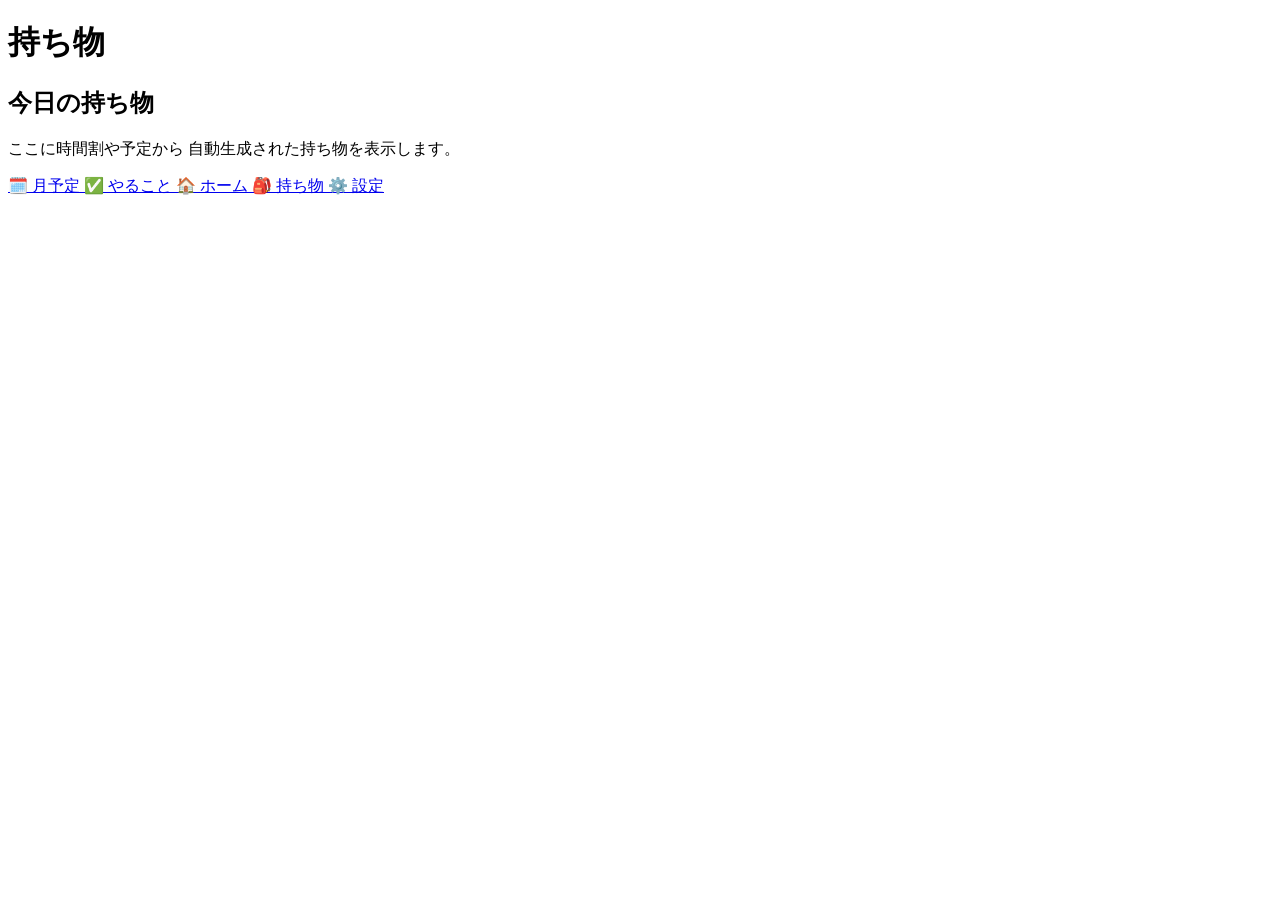
==== belongings.html @ f46ddd48 "Add belongings.html for item management" ====
<!DOCTYPE html>
<html lang="ja">

<head>
  <meta charset="UTF-8">
  <meta name="viewport" content="width=device-width, initial-scale=1.0">

  <title>持ち物 | 学校生活管理アプリ</title>

  <link rel="stylesheet" href="css/common.css">
</head>

<body>

  <main class="page">

    <header class="page-header">
      <h1>持ち物</h1>
      <p class="today"></p>
    </header>

    <section class="card">
      <h2>今日の持ち物</h2>

      <p>
        ここに時間割や予定から
        自動生成された持ち物を表示します。
      </p>
    </section>

  </main>


  <nav class="bottom-nav">

    <div class="nav-inner">

      <a class="nav-link" href="calendar.html">
        <span class="icon">🗓️</span>
        <span>月予定</span>
      </a>

      <a class="nav-link" href="todo.html">
        <span class="icon">✅</span>
        <span>やること</span>
      </a>

      <a class="nav-link" href="index.html">
        <span class="icon">🏠</span>
        <span>ホーム</span>
      </a>

      <a class="nav-link" href="belongings.html">
        <span class="icon">🎒</span>
        <span>持ち物</span>
      </a>

      <a class="nav-link" href="settings.html">
        <span class="icon">⚙️</span>
        <span>設定</span>
      </a>

    </div>

  </nav>


  <script src="js/common.js"></script>

</body>
</html>
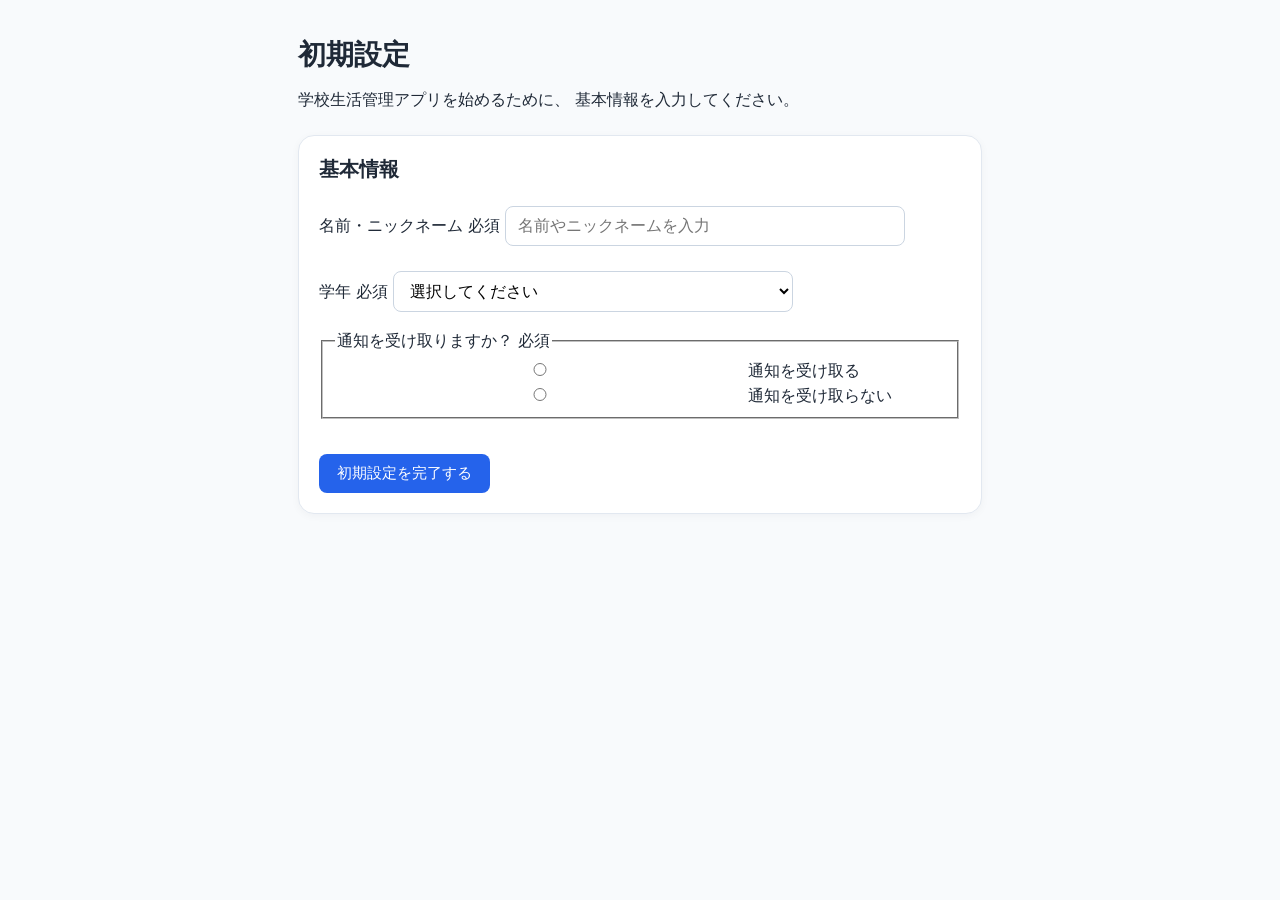
==== commit 45839650: "Replace common.js with database.js in belongings.html" ====
--- a/belongings.html
+++ b/belongings.html
@@ -65,7 +65,8 @@
   </nav>
 
 
-  <script src="js/common.js"></script>
+  <script src="js/database.js"></script>
+<script src="js/common.js"></script>
 
 </body>
 </html>
--- a/css/common.css
+++ b/css/common.css
@@ -0,0 +1,210 @@
+/* =========================
+   全体
+========================= */
+
+* {
+  box-sizing: border-box;
+}
+
+body {
+  margin: 0;
+  padding-bottom: 76px;
+
+  font-family:
+    system-ui,
+    -apple-system,
+    BlinkMacSystemFont,
+    "Segoe UI",
+    sans-serif;
+
+  background: #f8fafc;
+  color: #1f2937;
+}
+
+
+/* =========================
+   ページ本体
+========================= */
+
+.page {
+  max-width: 720px;
+  margin: 0 auto;
+  padding: 24px 18px;
+}
+
+
+/* =========================
+   ページ上部
+========================= */
+
+.page-header {
+  margin-bottom: 24px;
+}
+
+.page-header h1 {
+  margin: 0 0 6px;
+  font-size: 28px;
+}
+
+.today {
+  margin: 0;
+  color: #64748b;
+}
+
+
+/* =========================
+   カード
+========================= */
+
+.card {
+  background: white;
+
+  border: 1px solid #e2e8f0;
+  border-radius: 16px;
+
+  padding: 20px;
+  margin-bottom: 16px;
+
+  box-shadow:
+    0 2px 8px rgba(15, 23, 42, 0.04);
+}
+
+.card h2 {
+  margin-top: 0;
+  font-size: 20px;
+}
+
+
+/* =========================
+   下部ナビゲーション
+========================= */
+
+.bottom-nav {
+  position: fixed;
+
+  left: 0;
+  right: 0;
+  bottom: 0;
+
+  height: 68px;
+
+  display: flex;
+  justify-content: center;
+
+  background: rgba(255, 255, 255, 0.96);
+
+  border-top: 1px solid #e2e8f0;
+
+  z-index: 100;
+}
+
+
+/* ナビゲーション内部 */
+
+.nav-inner {
+  width: 100%;
+  max-width: 720px;
+
+  display: grid;
+
+  grid-template-columns:
+    repeat(5, 1fr);
+}
+
+
+/* 各ボタン */
+
+.nav-link {
+  display: flex;
+
+  flex-direction: column;
+
+  align-items: center;
+  justify-content: center;
+
+  gap: 3px;
+
+  text-decoration: none;
+
+  color: #64748b;
+
+  font-size: 11px;
+}
+
+
+/* アイコン */
+
+.nav-link .icon {
+  font-size: 22px;
+  line-height: 1;
+}
+
+
+/* 現在開いているページ */
+
+.nav-link.active {
+  color: #2563eb;
+  font-weight: 700;
+}
+
+
+/* =========================
+   画面が大きい場合
+========================= */
+
+@media (min-width: 600px) {
+
+  .page {
+    padding-top: 36px;
+  }
+
+  .nav-link {
+    font-size: 12px;
+  }
+   /* =========================
+   入力フォーム
+========================= */
+
+input,
+select {
+  width: 100%;
+  max-width: 400px;
+
+  padding: 10px 12px;
+
+  margin-top: 6px;
+
+  font-size: 16px;
+
+  border: 1px solid #cbd5e1;
+
+  border-radius: 8px;
+
+  background: white;
+}
+
+
+/* 保存ボタン */
+
+button {
+  padding: 10px 18px;
+
+  border: none;
+
+  border-radius: 8px;
+
+  background: #2563eb;
+
+  color: white;
+
+  font-size: 15px;
+
+  cursor: pointer;
+}
+
+
+button:hover {
+  opacity: 0.85;
+}
+
+}
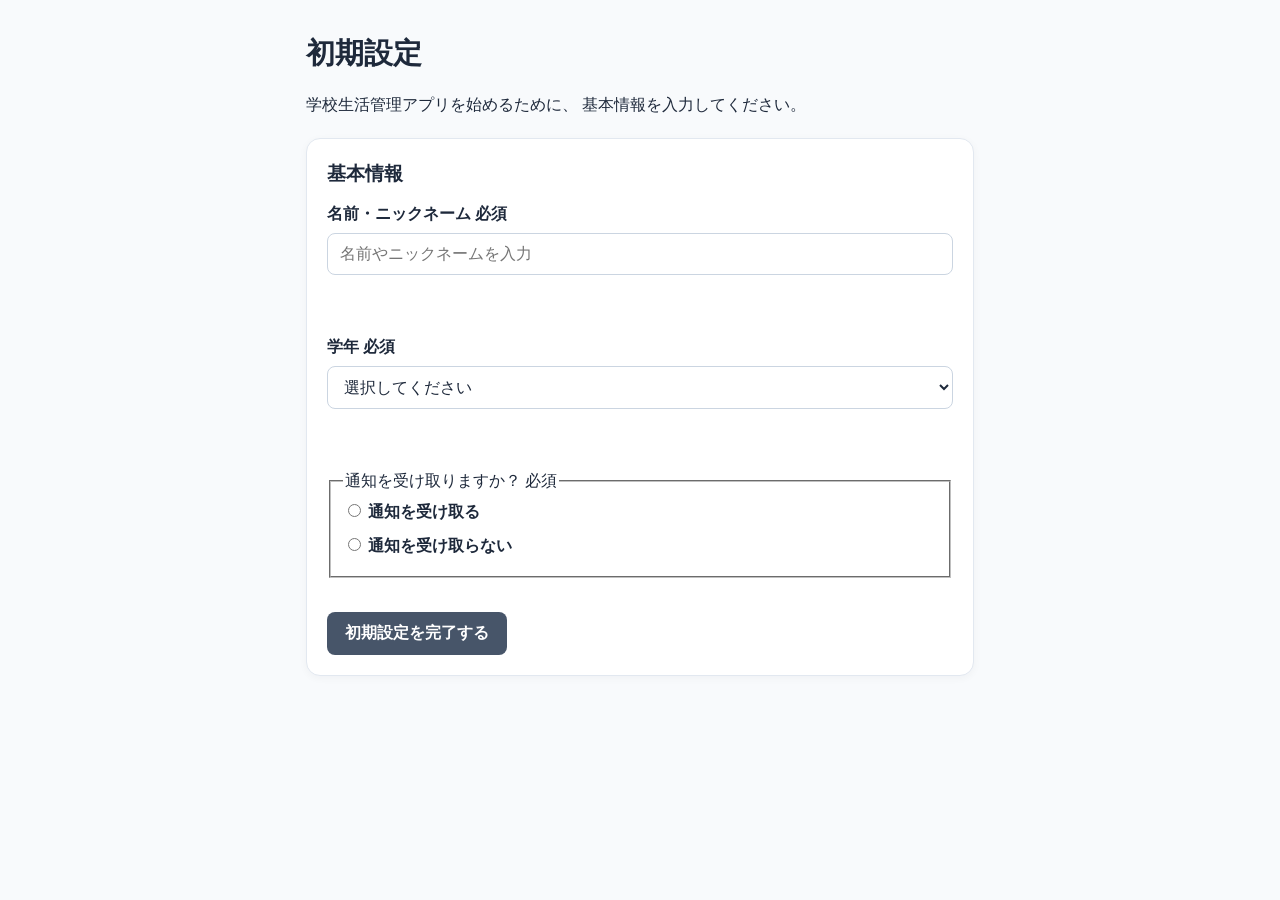
==== commit 7b14bce5: "Refactor belongings.html structure and content" ====
--- a/belongings.html
+++ b/belongings.html
@@ -2,71 +2,149 @@
 <html lang="ja">
 
 <head>
+
   <meta charset="UTF-8">
-  <meta name="viewport" content="width=device-width, initial-scale=1.0">
 
-  <title>持ち物 | 学校生活管理アプリ</title>
+  <meta
+    name="viewport"
+    content="width=device-width, initial-scale=1.0">
 
-  <link rel="stylesheet" href="css/common.css">
+  <title>持ち物設定</title>
+
+  <link
+    rel="stylesheet"
+    href="css/common.css">
+
 </head>
+
 
 <body>
 
-  <main class="page">
+  <main class="container">
 
     <header class="page-header">
-      <h1>持ち物</h1>
-      <p class="today"></p>
+
+      <div>
+
+        <h1>持ち物</h1>
+
+        <p class="today"></p>
+
+      </div>
+
     </header>
 
+
+    <!-- 今日の持ち物 -->
+
     <section class="card">
+
       <h2>今日の持ち物</h2>
 
+      <div id="todayBelongings"></div>
+
+    </section>
+
+
+    <!-- 教科ごとの設定 -->
+
+    <section class="card">
+
+      <h2>教科ごとの持ち物</h2>
+
       <p>
-        ここに時間割や予定から
-        自動生成された持ち物を表示します。
+        教科ごとの通常の持ち物を登録すると、
+        今日の時間割から自動的に持ち物を作成できます。
       </p>
+
+      <div id="subjectBelongingsContainer"></div>
+
+    </section>
+
+
+    <!-- 毎日の持ち物 -->
+
+    <section class="card">
+
+      <h2>毎日持っていくもの</h2>
+
+      <p>
+        時間割に関係なく毎日持っていくものを登録します。
+      </p>
+
+      <div id="dailyBelongingsContainer"></div>
+
+      <button
+        id="addDailyItemButton"
+        class="button">
+
+        ＋ 持ち物を追加
+
+      </button>
+
+    </section>
+
+
+    <!-- 保存 -->
+
+    <section class="card">
+
+      <button
+        id="saveBelongingsButton"
+        class="button">
+
+        持ち物設定を保存
+
+      </button>
+
+      <p
+        id="saveMessage"
+        class="save-message">
+      </p>
+
     </section>
 
   </main>
 
 
+  <!-- ナビ -->
+
   <nav class="bottom-nav">
 
-    <div class="nav-inner">
+    <a href="calendar.html">
+      <span>🗓️</span>
+      <span>月予定</span>
+    </a>
 
-      <a class="nav-link" href="calendar.html">
-        <span class="icon">🗓️</span>
-        <span>月予定</span>
-      </a>
+    <a href="todo.html">
+      <span>✅</span>
+      <span>やること</span>
+    </a>
 
-      <a class="nav-link" href="todo.html">
-        <span class="icon">✅</span>
-        <span>やること</span>
-      </a>
+    <a href="index.html">
+      <span>🏠</span>
+      <span>ホーム</span>
+    </a>
 
-      <a class="nav-link" href="index.html">
-        <span class="icon">🏠</span>
-        <span>ホーム</span>
-      </a>
+    <a href="belongings.html">
+      <span>🎒</span>
+      <span>持ち物</span>
+    </a>
 
-      <a class="nav-link" href="belongings.html">
-        <span class="icon">🎒</span>
-        <span>持ち物</span>
-      </a>
-
-      <a class="nav-link" href="settings.html">
-        <span class="icon">⚙️</span>
-        <span>設定</span>
-      </a>
-
-    </div>
+    <a href="settings.html">
+      <span>⚙️</span>
+      <span>設定</span>
+    </a>
 
   </nav>
 
 
   <script src="js/database.js"></script>
-<script src="js/common.js"></script>
+
+  <script src="js/common.js"></script>
+
+  <script src="js/belongings.js"></script>
 
 </body>
+
 </html>
--- a/css/common.css
+++ b/css/common.css
@@ -1,210 +1,706 @@
-/* =========================
+/* ========================================
+   学校生活管理アプリ
+   共通CSS
+======================================== */
+
+
+/* ========================================
    全体
-========================= */
+======================================== */
 
 * {
   box-sizing: border-box;
 }
 
+
+html {
+  font-size: 16px;
+}
+
+
 body {
   margin: 0;
-  padding-bottom: 76px;
+
+  padding: 0 0 90px;
 
   font-family:
-    system-ui,
     -apple-system,
     BlinkMacSystemFont,
     "Segoe UI",
+    "Noto Sans JP",
     sans-serif;
 
   background: #f8fafc;
-  color: #1f2937;
-}
-
-
-/* =========================
-   ページ本体
-========================= */
+
+  color: #1e293b;
+
+  line-height: 1.6;
+}
+
+
+/* ========================================
+   ページ全体
+======================================== */
 
 .page {
-  max-width: 720px;
+
+  width: 100%;
+
+  max-width: 700px;
+
   margin: 0 auto;
-  padding: 24px 18px;
-}
-
-
-/* =========================
-   ページ上部
-========================= */
+
+  padding: 20px 16px 30px;
+
+}
+
+
+/* ========================================
+   ページヘッダー
+======================================== */
 
 .page-header {
-  margin-bottom: 24px;
-}
+
+  margin-bottom: 20px;
+
+}
+
 
 .page-header h1 {
-  margin: 0 0 6px;
-  font-size: 28px;
-}
-
-.today {
+
+  margin: 0 0 5px;
+
+  font-size: 1.8rem;
+
+  font-weight: 700;
+
+}
+
+
+.page-header .today {
+
   margin: 0;
+
   color: #64748b;
-}
-
-
-/* =========================
+
+  font-size: 0.95rem;
+
+}
+
+
+/* ========================================
    カード
-========================= */
+======================================== */
 
 .card {
-  background: white;
+
+  margin-bottom: 16px;
+
+  padding: 20px;
+
+  background: #ffffff;
 
   border: 1px solid #e2e8f0;
-  border-radius: 16px;
-
-  padding: 20px;
-  margin-bottom: 16px;
+
+  border-radius: 14px;
 
   box-shadow:
     0 2px 8px rgba(15, 23, 42, 0.04);
-}
+
+}
+
 
 .card h2 {
+
   margin-top: 0;
-  font-size: 20px;
-}
-
-
-/* =========================
+
+  margin-bottom: 12px;
+
+  font-size: 1.2rem;
+
+}
+
+
+.card p {
+
+  margin-top: 8px;
+
+  margin-bottom: 8px;
+
+}
+
+
+/* ========================================
+   ラベル
+======================================== */
+
+label {
+
+  display: block;
+
+  margin-bottom: 8px;
+
+  font-weight: 600;
+
+}
+
+
+/* ========================================
+   テキスト入力
+======================================== */
+
+input[type="text"],
+input[type="email"],
+input[type="number"],
+input[type="date"],
+input[type="time"],
+select,
+textarea {
+
+  width: 100%;
+
+  margin-top: 6px;
+
+  padding: 11px 12px;
+
+  font-size: 1rem;
+
+  font-family: inherit;
+
+  color: #1e293b;
+
+  background: #ffffff;
+
+  border: 1px solid #cbd5e1;
+
+  border-radius: 8px;
+
+  outline: none;
+
+  transition:
+    border-color 0.2s,
+    box-shadow 0.2s;
+
+}
+
+
+input[type="text"]:focus,
+input[type="email"]:focus,
+input[type="number"]:focus,
+input[type="date"]:focus,
+input[type="time"]:focus,
+select:focus,
+textarea:focus {
+
+  border-color: #94a3b8;
+
+  box-shadow:
+    0 0 0 3px rgba(148, 163, 184, 0.2);
+
+}
+
+
+textarea {
+
+  min-height: 100px;
+
+  resize: vertical;
+
+}
+
+
+/* ========================================
+   チェックボックス
+======================================== */
+
+input[type="checkbox"] {
+
+  width: 18px;
+
+  height: 18px;
+
+  accent-color: #64748b;
+
+}
+
+
+/* ========================================
+   ボタン
+======================================== */
+
+button {
+
+  padding: 11px 18px;
+
+  font-size: 1rem;
+
+  font-family: inherit;
+
+  font-weight: 600;
+
+  color: #ffffff;
+
+  background: #475569;
+
+  border: none;
+
+  border-radius: 8px;
+
+  cursor: pointer;
+
+  transition:
+    background 0.2s,
+    transform 0.1s;
+
+}
+
+
+button:hover {
+
+  background: #334155;
+
+}
+
+
+button:active {
+
+  transform: scale(0.98);
+
+}
+
+
+button:disabled {
+
+  background: #cbd5e1;
+
+  cursor: not-allowed;
+
+}
+
+
+/* ========================================
+   通常のリンクボタン
+======================================== */
+
+.button-link {
+
+  display: inline-block;
+
+  padding: 10px 16px;
+
+  color: #1e293b;
+
+  background: #e2e8f0;
+
+  border-radius: 8px;
+
+  text-decoration: none;
+
+  font-weight: 600;
+
+  transition: background 0.2s;
+
+}
+
+
+.button-link:hover {
+
+  background: #cbd5e1;
+
+}
+
+
+/* ========================================
+   保存完了メッセージ
+======================================== */
+
+.save-message {
+
+  min-height: 24px;
+
+  margin: 15px 0;
+
+  color: #16a34a;
+
+  font-weight: 600;
+
+}
+
+
+/* ========================================
+   教科・科目設定
+======================================== */
+
+.subject-container {
+
+  display: flex;
+
+  flex-direction: column;
+
+  gap: 15px;
+
+}
+
+
+.subject-card {
+
+  margin-bottom: 0;
+
+}
+
+
+.subject-card h2 {
+
+  margin-bottom: 15px;
+
+}
+
+
+/* 科目1つ分 */
+
+.subject-option {
+
+  display: flex;
+
+  align-items: center;
+
+  gap: 10px;
+
+  margin: 6px 0;
+
+  padding: 12px;
+
+  background: #f8fafc;
+
+  border-radius: 8px;
+
+  cursor: pointer;
+
+  font-weight: 400;
+
+  transition:
+    background 0.2s;
+
+}
+
+
+.subject-option:hover {
+
+  background: #f1f5f9;
+
+}
+
+
+.subject-option input {
+
+  flex-shrink: 0;
+
+  width: 18px;
+
+  height: 18px;
+
+  margin: 0;
+
+}
+
+
+.subject-option span {
+
+  flex: 1;
+
+}
+
+
+/* ========================================
    下部ナビゲーション
-========================= */
+======================================== */
 
 .bottom-nav {
+
   position: fixed;
 
   left: 0;
+
   right: 0;
+
   bottom: 0;
 
-  height: 68px;
+  z-index: 100;
+
+  background: rgba(255, 255, 255, 0.96);
+
+  border-top: 1px solid #e2e8f0;
+
+  box-shadow:
+    0 -2px 10px rgba(15, 23, 42, 0.05);
+
+}
+
+
+.nav-inner {
 
   display: flex;
+
+  width: 100%;
+
+  max-width: 700px;
+
+  height: 72px;
+
+  margin: 0 auto;
+
+}
+
+
+.nav-link {
+
+  flex: 1;
+
+  display: flex;
+
+  flex-direction: column;
+
+  align-items: center;
+
   justify-content: center;
 
-  background: rgba(255, 255, 255, 0.96);
-
-  border-top: 1px solid #e2e8f0;
-
-  z-index: 100;
-}
-
-
-/* ナビゲーション内部 */
-
-.nav-inner {
+  gap: 3px;
+
+  color: #64748b;
+
+  text-decoration: none;
+
+  font-size: 0.72rem;
+
+  font-weight: 600;
+
+  transition:
+    color 0.2s,
+    background 0.2s;
+
+}
+
+
+.nav-link:hover {
+
+  color: #1e293b;
+
+  background: #f8fafc;
+
+}
+
+
+.nav-link .icon {
+
+  font-size: 1.35rem;
+
+  line-height: 1;
+
+}
+
+
+/* 現在いるページ */
+
+.nav-link.active {
+
+  color: #1e293b;
+
+}
+
+
+/* ========================================
+   ホーム画面
+======================================== */
+
+.timetable {
+
+  overflow-x: auto;
+
+}
+
+
+.timetable table {
+
   width: 100%;
-  max-width: 720px;
+
+  border-collapse: collapse;
+
+}
+
+
+.timetable th,
+.timetable td {
+
+  padding: 10px;
+
+  text-align: center;
+
+  border: 1px solid #e2e8f0;
+
+}
+
+
+.timetable th {
+
+  background: #f1f5f9;
+
+  font-weight: 600;
+
+}
+
+
+/* ========================================
+   持ち物
+======================================== */
+
+.belonging-item {
+
+  display: flex;
+
+  align-items: center;
+
+  gap: 10px;
+
+  padding: 12px 0;
+
+  border-bottom: 1px solid #e2e8f0;
+
+}
+
+
+.belonging-item:last-child {
+
+  border-bottom: none;
+
+}
+
+
+/* ========================================
+   やることリスト
+======================================== */
+
+.todo-item {
+
+  display: flex;
+
+  align-items: center;
+
+  gap: 10px;
+
+  padding: 12px 0;
+
+  border-bottom: 1px solid #e2e8f0;
+
+}
+
+
+.todo-item:last-child {
+
+  border-bottom: none;
+
+}
+
+
+/* ========================================
+   カレンダー
+======================================== */
+
+.calendar {
 
   display: grid;
 
   grid-template-columns:
-    repeat(5, 1fr);
-}
-
-
-/* 各ボタン */
-
-.nav-link {
-  display: flex;
-
-  flex-direction: column;
-
-  align-items: center;
-  justify-content: center;
-
-  gap: 3px;
-
-  text-decoration: none;
-
-  color: #64748b;
-
-  font-size: 11px;
-}
-
-
-/* アイコン */
-
-.nav-link .icon {
-  font-size: 22px;
-  line-height: 1;
-}
-
-
-/* 現在開いているページ */
-
-.nav-link.active {
-  color: #2563eb;
-  font-weight: 700;
-}
-
-
-/* =========================
-   画面が大きい場合
-========================= */
-
-@media (min-width: 600px) {
+    repeat(7, 1fr);
+
+  gap: 4px;
+
+}
+
+
+.calendar-day {
+
+  min-height: 70px;
+
+  padding: 6px;
+
+  background: #ffffff;
+
+  border: 1px solid #e2e8f0;
+
+  border-radius: 6px;
+
+}
+
+
+/* ========================================
+   スマートフォン対応
+======================================== */
+
+@media (max-width: 480px) {
 
   .page {
-    padding-top: 36px;
+
+    padding: 16px 12px 25px;
+
   }
 
+
+  .page-header h1 {
+
+    font-size: 1.5rem;
+
+  }
+
+
+  .card {
+
+    padding: 16px;
+
+    border-radius: 12px;
+
+  }
+
+
+  .nav-inner {
+
+    height: 68px;
+
+  }
+
+
   .nav-link {
-    font-size: 12px;
+
+    font-size: 0.65rem;
+
   }
-   /* =========================
-   入力フォーム
-========================= */
-
-input,
-select {
-  width: 100%;
-  max-width: 400px;
-
-  padding: 10px 12px;
-
-  margin-top: 6px;
-
-  font-size: 16px;
-
-  border: 1px solid #cbd5e1;
-
-  border-radius: 8px;
-
-  background: white;
-}
-
-
-/* 保存ボタン */
-
-button {
-  padding: 10px 18px;
-
-  border: none;
-
-  border-radius: 8px;
-
-  background: #2563eb;
-
-  color: white;
-
-  font-size: 15px;
-
-  cursor: pointer;
-}
-
-
-button:hover {
-  opacity: 0.85;
-}
-
-}
+
+
+  .nav-link .icon {
+
+    font-size: 1.2rem;
+
+  }
+
+
+  button {
+
+    width: 100%;
+
+  }
+
+}
+
+
+/* ========================================
+   PCなどの大きな画面
+======================================== */
+
+@media (min-width: 701px) {
+
+  .page {
+
+    padding-top: 30px;
+
+  }
+
+}
